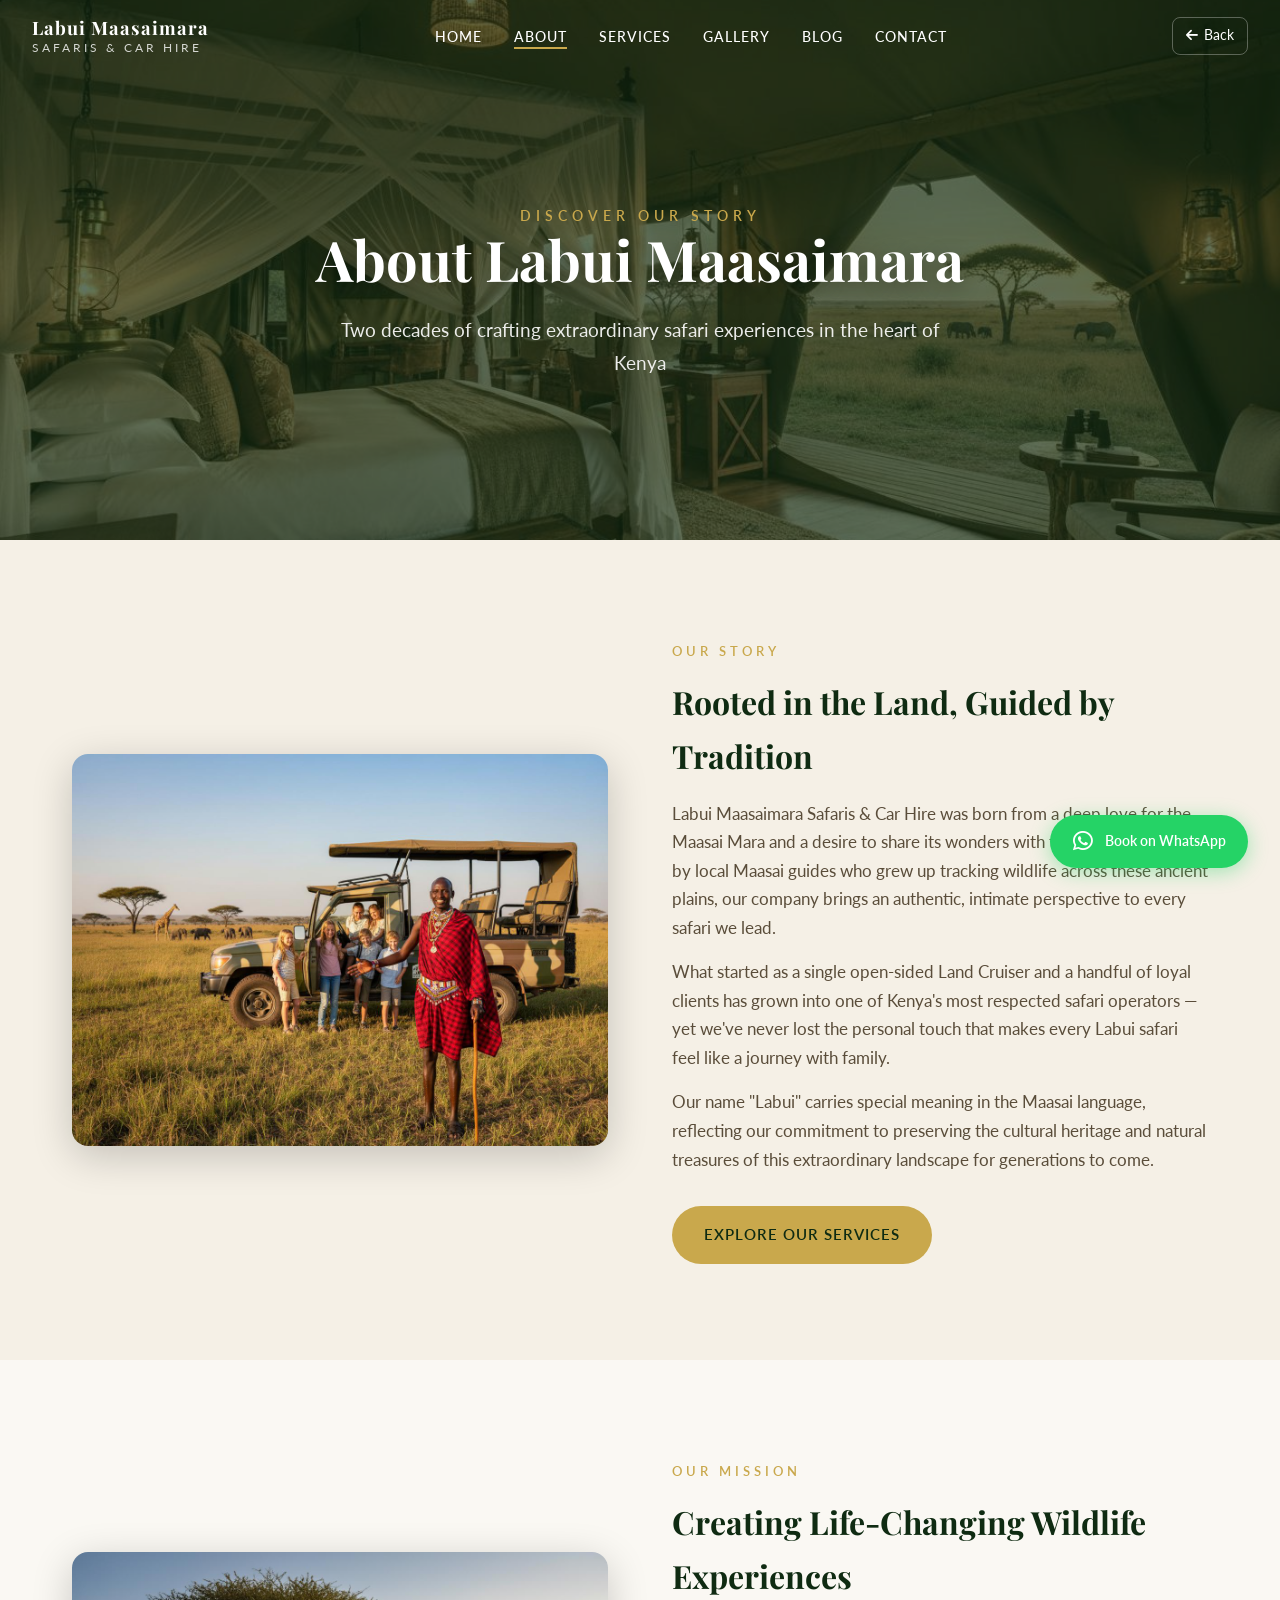
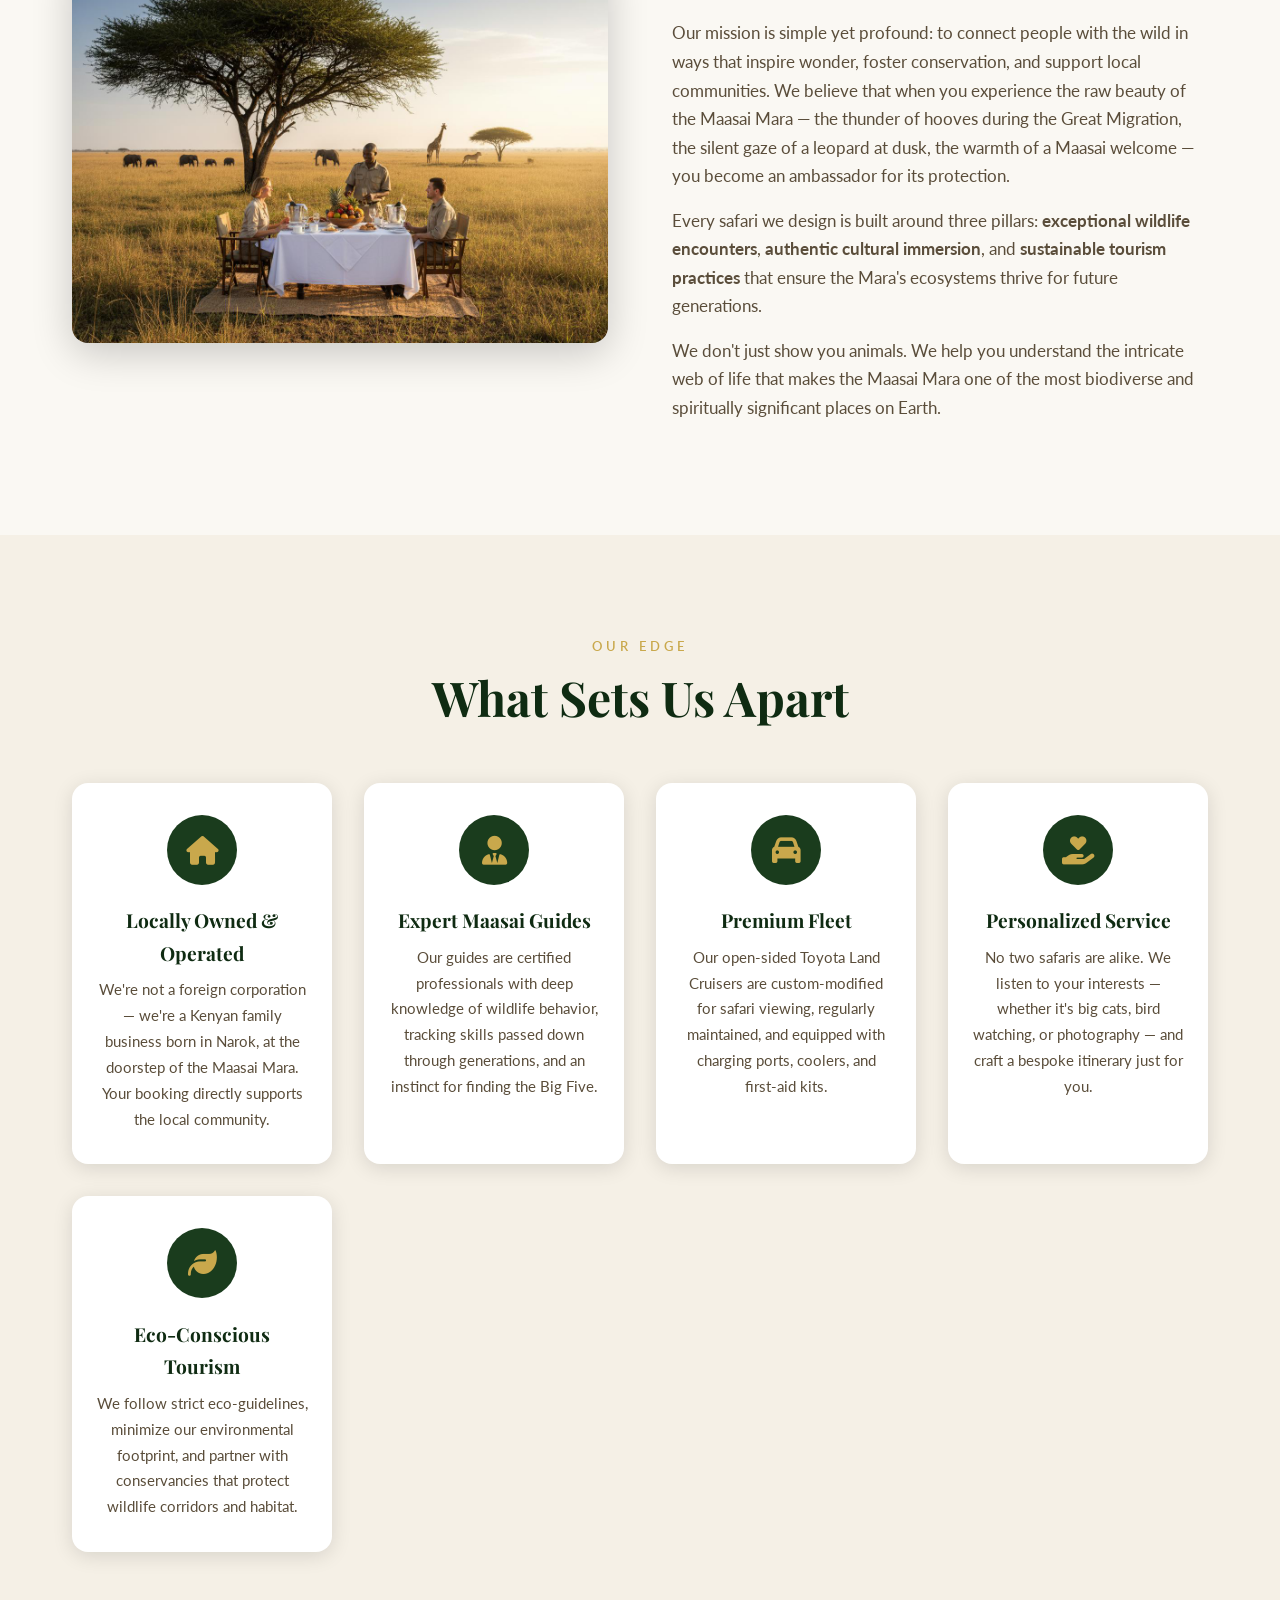
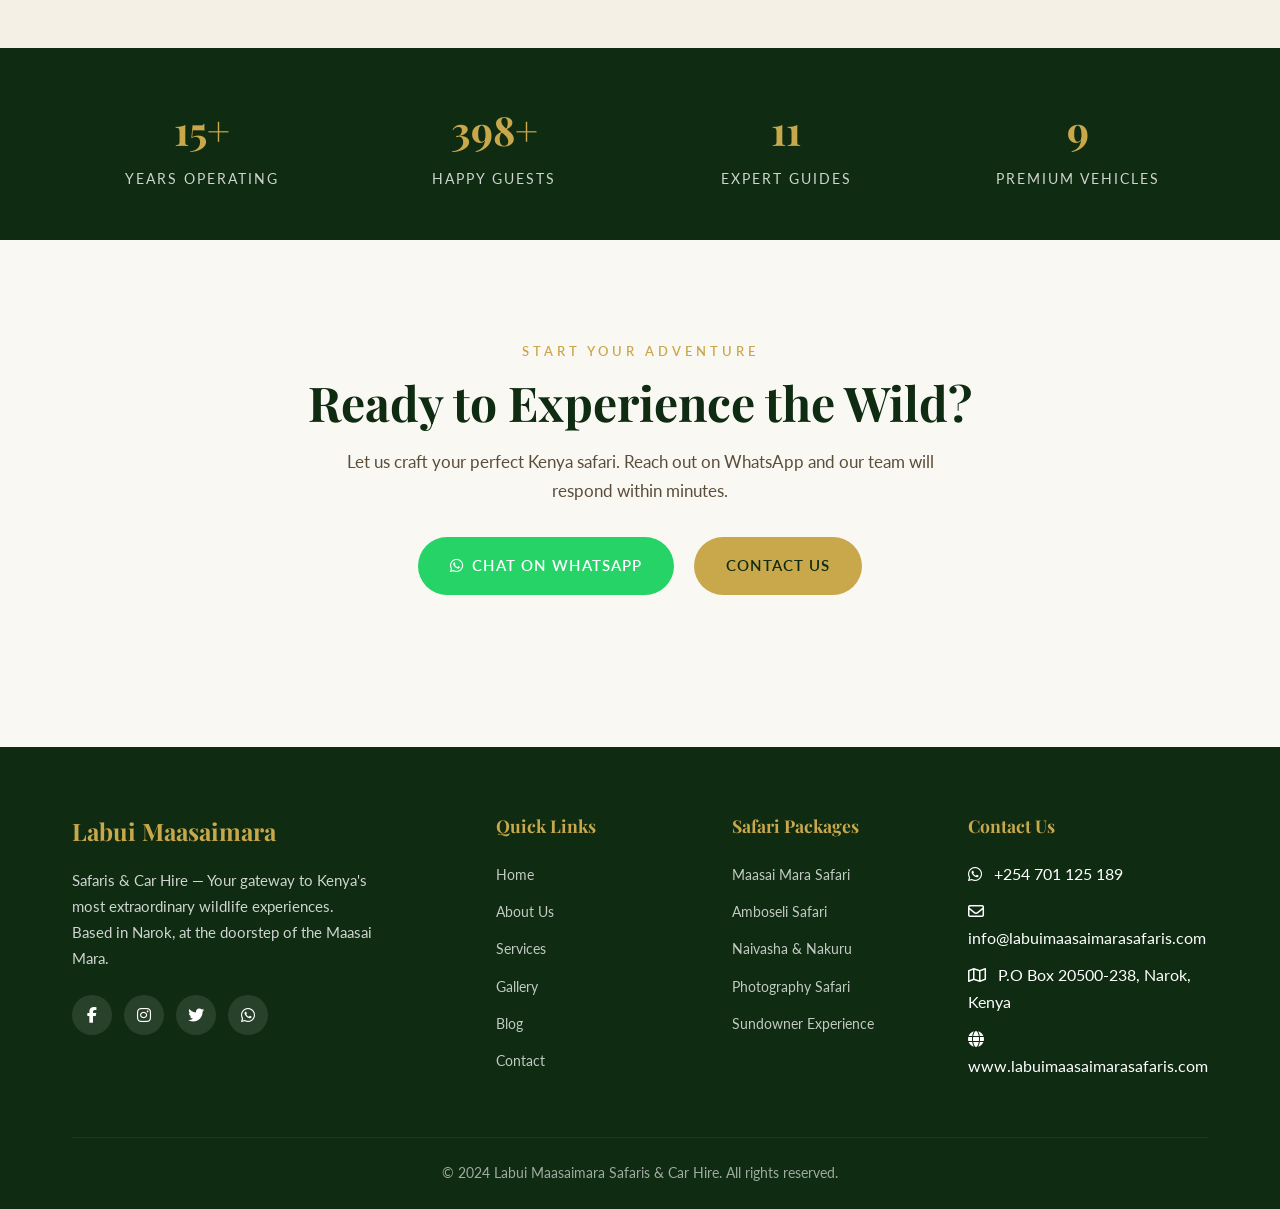
==== about.html @ a53995dc "Initial commit - Labui Maasaimara Safaris website" ====
<!DOCTYPE html>
<html lang="en">
<head>
  <meta charset="UTF-8">
  <meta name="viewport" content="width=device-width, initial-scale=1.0">
  <title>About Us | Labui Maasaimara Safaris & Car Hire - Kenya's Premier Safari Company</title>
  <meta name="description" content="Learn about Labui Maasaimara Safaris & Car Hire — Kenya's trusted safari company with 20+ years of experience. Local Maasai guides, open-side Land Cruisers, and unforgettable wildlife adventures.">
  <meta name="keywords" content="about Labui Maasaimara, Kenya safari company, Maasai guides, safari operators Kenya, Maasai Mara tour company">
  <link rel="canonical" href="https://www.labuimaasaimarasafaris.com/about.html">
  
  <!-- Open Graph -->
  <meta property="og:title" content="About Labui Maasaimara Safaris & Car Hire">
  <meta property="og:description" content="Kenya's trusted safari company with 20+ years of experience and local Maasai guides.">
  <meta property="og:type" content="website">
  <meta property="og:url" content="https://www.labuimaasaimarasafaris.com/about.html">
  <meta property="og:image" content="https://www.labuimaasaimarasafaris.com/assets/images/about-camp.jpg">
  
  <!-- Fonts -->
  <link rel="preconnect" href="https://fonts.googleapis.com">
  <link rel="preconnect" href="https://fonts.gstatic.com" crossorigin>
  <link href="https://fonts.googleapis.com/css2?family=Lato:wght@300;400;700;900&family=Playfair+Display:wght@400;500;600;700;800&display=swap" rel="stylesheet">
  <link rel="stylesheet" href="https://cdnjs.cloudflare.com/ajax/libs/font-awesome/6.5.1/css/all.min.css">
  <link rel="stylesheet" href="assets/css/style.css">
</head>
<body>

  <!-- Preloader -->
  <div class="preloader">
    <div class="preloader-icon"></div>
    <div class="preloader-text">Labui Maasaimara</div>
    <div class="preloader-sub">Safaris & Car Hire</div>
  </div>

  <!-- Navigation -->
  <nav class="navbar">
    <div class="nav-container">
      <a href="index.html" class="nav-logo">Labui Maasaimara <span>Safaris & Car Hire</span></a>
      <ul class="nav-menu">
        <li><a href="index.html" class="nav-link">Home</a></li>
        <li><a href="about.html" class="nav-link active">About</a></li>
        <li><a href="services.html" class="nav-link">Services</a></li>
        <li><a href="gallery.html" class="nav-link">Gallery</a></li>
        <li><a href="blog.html" class="nav-link">Blog</a></li>
        <li><a href="contact.html" class="nav-link">Contact</a></li>
      </ul>
      <a href="index.html" class="back-btn"><i class="fas fa-arrow-left"></i> Back</a>
      <button class="hamburger" aria-label="Toggle menu"><span></span><span></span><span></span></button>
    </div>
  </nav>

  <!-- About Hero -->
  <section class="about-hero" style="padding-top: 80px;">
    <div class="about-hero-bg">
      <img src="assets/images/about-camp.jpg" alt="Luxury safari camp tent with savanna view">
    </div>
    <div class="about-hero-overlay"></div>
    <div class="hero-content" style="position: relative; z-index: 2;">
      <span class="hero-subtitle">Discover Our Story</span>
      <h1 class="hero-title" style="font-size: clamp(2rem, 5vw, 3.5rem);">About Labui Maasaimara</h1>
      <p class="hero-tagline">Two decades of crafting extraordinary safari experiences in the heart of Kenya</p>
    </div>
  </section>

  <!-- About Content -->
  <section class="section section-alt">
    <div class="container">
      <div class="about-grid">
        <div class="about-img fade-in">
          <img src="assets/images/service-guide.jpg" alt="Maasai guide with tourists on safari">
        </div>
        <div class="about-text fade-in">
          <span class="section-label">Our Story</span>
          <h2>Rooted in the Land, Guided by Tradition</h2>
          <p>Labui Maasaimara Safaris & Car Hire was born from a deep love for the Maasai Mara and a desire to share its wonders with the world. Founded by local Maasai guides who grew up tracking wildlife across these ancient plains, our company brings an authentic, intimate perspective to every safari we lead.</p>
          <p>What started as a single open-sided Land Cruiser and a handful of loyal clients has grown into one of Kenya's most respected safari operators — yet we've never lost the personal touch that makes every Labui safari feel like a journey with family.</p>
          <p>Our name "Labui" carries special meaning in the Maasai language, reflecting our commitment to preserving the cultural heritage and natural treasures of this extraordinary landscape for generations to come.</p>
          <a href="services.html" class="btn btn-primary" style="margin-top: 1rem;">Explore Our Services</a>
        </div>
      </div>
    </div>
  </section>

  <!-- Mission & Vision -->
  <section class="section">
    <div class="container">
      <div class="about-grid" style="direction: rtl;">
        <div class="about-text fade-in" style="direction: ltr;">
          <span class="section-label">Our Mission</span>
          <h2>Creating Life-Changing Wildlife Experiences</h2>
          <p>Our mission is simple yet profound: to connect people with the wild in ways that inspire wonder, foster conservation, and support local communities. We believe that when you experience the raw beauty of the Maasai Mara — the thunder of hooves during the Great Migration, the silent gaze of a leopard at dusk, the warmth of a Maasai welcome — you become an ambassador for its protection.</p>
          <p>Every safari we design is built around three pillars: <strong>exceptional wildlife encounters</strong>, <strong>authentic cultural immersion</strong>, and <strong>sustainable tourism practices</strong> that ensure the Mara's ecosystems thrive for future generations.</p>
          <p>We don't just show you animals. We help you understand the intricate web of life that makes the Maasai Mara one of the most biodiverse and spiritually significant places on Earth.</p>
        </div>
        <div class="about-img fade-in" style="direction: ltr;">
          <img src="assets/images/service-breakfast.jpg" alt="Bush breakfast experience in Maasai Mara">
        </div>
      </div>
    </div>
  </section>

  <!-- What Sets Us Apart -->
  <section class="section section-alt">
    <div class="container">
      <div class="section-header fade-in">
        <span class="section-label">Our Edge</span>
        <h2 class="section-title">What Sets Us Apart</h2>
      </div>
      
      <div class="features-grid">
        <div class="feature-card fade-in">
          <div class="feature-icon"><i class="fas fa-home"></i></div>
          <h3 class="feature-title">Locally Owned & Operated</h3>
          <p class="feature-desc">We're not a foreign corporation — we're a Kenyan family business born in Narok, at the doorstep of the Maasai Mara. Your booking directly supports the local community.</p>
        </div>
        
        <div class="feature-card fade-in">
          <div class="feature-icon"><i class="fas fa-user-tie"></i></div>
          <h3 class="feature-title">Expert Maasai Guides</h3>
          <p class="feature-desc">Our guides are certified professionals with deep knowledge of wildlife behavior, tracking skills passed down through generations, and an instinct for finding the Big Five.</p>
        </div>
        
        <div class="feature-card fade-in">
          <div class="feature-icon"><i class="fas fa-car"></i></div>
          <h3 class="feature-title">Premium Fleet</h3>
          <p class="feature-desc">Our open-sided Toyota Land Cruisers are custom-modified for safari viewing, regularly maintained, and equipped with charging ports, coolers, and first-aid kits.</p>
        </div>
        
        <div class="feature-card fade-in">
          <div class="feature-icon"><i class="fas fa-hand-holding-heart"></i></div>
          <h3 class="feature-title">Personalized Service</h3>
          <p class="feature-desc">No two safaris are alike. We listen to your interests — whether it's big cats, bird watching, or photography — and craft a bespoke itinerary just for you.</p>
        </div>
        
        <div class="feature-card fade-in">
          <div class="feature-icon"><i class="fas fa-leaf"></i></div>
          <h3 class="feature-title">Eco-Conscious Tourism</h3>
          <p class="feature-desc">We follow strict eco-guidelines, minimize our environmental footprint, and partner with conservancies that protect wildlife corridors and habitat.</p>
        </div>
      </div>
    </div>
  </section>

  <!-- Our Story Stats -->
  <section class="stats-bar">
    <div class="container">
      <div class="stats-grid">
        <div class="stat-item">
          <span class="stat-number" data-target="20" data-suffix="+">0+</span>
          <span class="stat-label">Years Operating</span>
        </div>
        <div class="stat-item">
          <span class="stat-number" data-target="500" data-suffix="+">0+</span>
          <span class="stat-label">Happy Guests</span>
        </div>
        <div class="stat-item">
          <span class="stat-number" data-target="15" data-suffix="">0</span>
          <span class="stat-label">Expert Guides</span>
        </div>
        <div class="stat-item">
          <span class="stat-number" data-target="12" data-suffix="">0</span>
          <span class="stat-label">Premium Vehicles</span>
        </div>
      </div>
    </div>
  </section>

  <!-- CTA Section -->
  <section class="section">
    <div class="container">
      <div class="section-header fade-in">
        <span class="section-label">Start Your Adventure</span>
        <h2 class="section-title">Ready to Experience the Wild?</h2>
        <p class="section-desc">Let us craft your perfect Kenya safari. Reach out on WhatsApp and our team will respond within minutes.</p>
        <div style="margin-top: 2rem;">
          <a href="https://wa.me/254701125189?text=Hello%20Labui%20Safaris!%20I'd%20like%20to%20book%20a%20safari.%20Please%20send%20me%20more%20details." class="btn btn-whatsapp" target="_blank" rel="noopener">
            <i class="fab fa-whatsapp"></i> Chat on WhatsApp
          </a>
          <a href="contact.html" class="btn btn-primary" style="margin-left: 1rem;">Contact Us</a>
        </div>
      </div>
    </div>
  </section>

  <!-- Footer -->
  <footer class="footer">
    <div class="container">
      <div class="footer-grid">
        <div class="footer-brand">
          <h3>Labui Maasaimara</h3>
          <p>Safaris & Car Hire — Your gateway to Kenya's most extraordinary wildlife experiences. Based in Narok, at the doorstep of the Maasai Mara.</p>
          <div class="footer-social">
            <a href="#" aria-label="Facebook"><i class="fab fa-facebook-f"></i></a>
            <a href="#" aria-label="Instagram"><i class="fab fa-instagram"></i></a>
            <a href="#" aria-label="Twitter"><i class="fab fa-twitter"></i></a>
            <a href="https://wa.me/254701125189" aria-label="WhatsApp" target="_blank" rel="noopener"><i class="fab fa-whatsapp"></i></a>
          </div>
        </div>
        <div class="footer-links">
          <h4>Quick Links</h4>
          <ul>
            <li><a href="index.html">Home</a></li>
            <li><a href="about.html">About Us</a></li>
            <li><a href="services.html">Services</a></li>
            <li><a href="gallery.html">Gallery</a></li>
            <li><a href="blog.html">Blog</a></li>
            <li><a href="contact.html">Contact</a></li>
          </ul>
        </div>
        <div class="footer-links">
          <h4>Safari Packages</h4>
          <ul>
            <li><a href="services.html">Maasai Mara Safari</a></li>
            <li><a href="services.html">Amboseli Safari</a></li>
            <li><a href="services.html">Naivasha & Nakuru</a></li>
            <li><a href="services.html">Photography Safari</a></li>
            <li><a href="services.html">Sundowner Experience</a></li>
          </ul>
        </div>
        <div class="footer-links">
          <h4>Contact Us</h4>
          <ul>
            <li><i class="fab fa-whatsapp" style="margin-right: 0.5rem;"></i> +254 701 125 189</li>
            <li><i class="far fa-envelope" style="margin-right: 0.5rem;"></i> info@labuimaasaimarasafaris.com</li>
            <li><i class="far fa-map" style="margin-right: 0.5rem;"></i> P.O Box 20500-238, Narok, Kenya</li>
            <li><i class="fas fa-globe" style="margin-right: 0.5rem;"></i> www.labuimaasaimarasafaris.com</li>
          </ul>
        </div>
      </div>
      <div class="footer-bottom">
        <p>&copy; 2024 Labui Maasaimara Safaris & Car Hire. All rights reserved.</p>
      </div>
    </div>
  </footer>

  <!-- WhatsApp Float -->
  <a href="https://wa.me/254701125189?text=Hello%20Labui%20Safaris!%20I'd%20like%20to%20book%20a%20safari.%20Please%20send%20me%20more%20details." class="whatsapp-float" target="_blank" rel="noopener" aria-label="Chat on WhatsApp">
    <i class="fab fa-whatsapp" style="font-size: 1.4rem;"></i><span>Book on WhatsApp</span>
  </a>

  <!-- Scroll Top -->
  <button class="scroll-top" aria-label="Scroll to top"><i class="fas fa-chevron-up"></i></button>

  <!-- Lightbox -->
  <div class="lightbox">
    <button class="lightbox-close" aria-label="Close lightbox">&times;</button>
    <button class="lightbox-nav lightbox-prev" aria-label="Previous image"><i class="fas fa-chevron-left"></i></button>
    <img class="lightbox-img" src="" alt="">
    <button class="lightbox-nav lightbox-next" aria-label="Next image"><i class="fas fa-chevron-right"></i></button>
  </div>

  <script src="assets/js/main.js"></script>
</body>
</html>
---- assets/css/style.css ----
/* ============================================
   Labui Maasaimara Safaris & Car Hire
   Complete Stylesheet
   ============================================ */

/* ---- CSS Variables ---- */
:root {
  --primary: #1a3c1d;
  --primary-dark: #0f2b12;
  --primary-light: #2d5a31;
  --secondary: #c9a84c;
  --secondary-light: #e0c068;
  --accent: #8B4513;
  --cream: #f5f0e6;
  --ivory: #faf8f3;
  --white: #ffffff;
  --text-dark: #2c2416;
  --text-medium: #5a4d3a;
  --text-light: #8a7d6b;
  --overlay-dark: rgba(26, 60, 29, 0.85);
  --overlay-light: rgba(245, 240, 230, 0.92);
  --font-heading: 'Playfair Display', Georgia, serif;
  --font-body: 'Lato', 'Open Sans', sans-serif;
  --transition: all 0.3s ease;
  --shadow: 0 4px 20px rgba(0,0,0,0.12);
  --shadow-lg: 0 10px 40px rgba(0,0,0,0.2);
  --radius: 8px;
  --radius-lg: 16px;
}

/* ---- Reset ---- */
*, *::before, *::after {
  margin: 0;
  padding: 0;
  box-sizing: border-box;
}

html {
  scroll-behavior: smooth;
}

body {
  font-family: var(--font-body);
  color: var(--text-dark);
  background: var(--ivory);
  line-height: 1.7;
  overflow-x: hidden;
}

a {
  text-decoration: none;
  color: inherit;
  transition: var(--transition);
}

img {
  max-width: 100%;
  height: auto;
  display: block;
}

/* ---- Preloader ---- */
.preloader {
  position: fixed;
  inset: 0;
  background: var(--primary-dark);
  z-index: 99999;
  display: flex;
  flex-direction: column;
  align-items: center;
  justify-content: center;
  transition: opacity 0.6s ease, visibility 0.6s ease;
}

.preloader.hidden {
  opacity: 0;
  visibility: hidden;
}

.preloader-icon {
  width: 80px;
  height: 80px;
  border: 3px solid rgba(201, 168, 76, 0.2);
  border-top-color: var(--secondary);
  border-radius: 50%;
  animation: spin 1s linear infinite;
}

.preloader-text {
  color: var(--secondary);
  font-family: var(--font-heading);
  font-size: 1.5rem;
  margin-top: 1.5rem;
  letter-spacing: 2px;
}

.preloader-sub {
  color: var(--cream);
  font-size: 0.85rem;
  margin-top: 0.5rem;
  opacity: 0.7;
  letter-spacing: 3px;
  text-transform: uppercase;
}

@keyframes spin {
  to { transform: rotate(360deg); }
}

/* ---- Navigation ---- */
.navbar {
  position: fixed;
  top: 0;
  left: 0;
  right: 0;
  z-index: 9999;
  padding: 1rem 0;
  transition: var(--transition);
}

.navbar.scrolled {
  background: rgba(255,255,255,0.97);
  backdrop-filter: blur(10px);
  box-shadow: 0 2px 20px rgba(0,0,0,0.08);
  padding: 0.6rem 0;
}

.navbar.scrolled .nav-logo,
.navbar.scrolled .nav-link,
.navbar.scrolled .back-btn {
  color: var(--text-dark);
}

.navbar.scrolled .hamburger span {
  background: var(--text-dark);
}

.nav-container {
  max-width: 1280px;
  margin: 0 auto;
  padding: 0 2rem;
  display: flex;
  align-items: center;
  justify-content: space-between;
}

.nav-logo {
  font-family: var(--font-heading);
  font-size: 1.15rem;
  font-weight: 700;
  color: var(--white);
  letter-spacing: 1px;
  line-height: 1.3;
}

.nav-logo span {
  display: block;
  font-size: 0.75rem;
  font-family: var(--font-body);
  font-weight: 400;
  letter-spacing: 3px;
  text-transform: uppercase;
  opacity: 0.8;
}

.nav-menu {
  display: flex;
  list-style: none;
  gap: 2rem;
  align-items: center;
}

.nav-link {
  color: var(--white);
  font-size: 0.9rem;
  font-weight: 500;
  letter-spacing: 1px;
  text-transform: uppercase;
  position: relative;
  padding-bottom: 4px;
}

.nav-link::after {
  content: '';
  position: absolute;
  bottom: 0;
  left: 0;
  width: 0;
  height: 2px;
  background: var(--secondary);
  transition: width 0.3s ease;
}

.nav-link:hover::after,
.nav-link.active::after {
  width: 100%;
}

.nav-link:hover {
  color: var(--secondary);
}

.back-btn {
  color: var(--white);
  font-size: 0.85rem;
  display: flex;
  align-items: center;
  gap: 0.4rem;
  padding: 0.4rem 0.8rem;
  border: 1px solid rgba(255,255,255,0.3);
  border-radius: var(--radius);
  transition: var(--transition);
}

.back-btn:hover {
  background: rgba(255,255,255,0.15);
  border-color: var(--secondary);
}

.navbar.scrolled .back-btn {
  border-color: var(--primary);
  color: var(--primary);
}

.hamburger {
  display: none;
  flex-direction: column;
  gap: 5px;
  cursor: pointer;
  z-index: 10000;
  background: none;
  border: none;
}

.hamburger span {
  display: block;
  width: 28px;
  height: 2px;
  background: var(--white);
  transition: var(--transition);
}

.hamburger.active span:nth-child(1) {
  transform: rotate(45deg) translate(5px, 5px);
}

.hamburger.active span:nth-child(2) {
  opacity: 0;
}

.hamburger.active span:nth-child(3) {
  transform: rotate(-45deg) translate(5px, -5px);
}

/* ---- Hero Section ---- */
.hero {
  position: relative;
  height: 100vh;
  min-height: 700px;
  display: flex;
  align-items: center;
  justify-content: center;
  overflow: hidden;
}

.hero-video-bg {
  position: absolute;
  inset: 0;
  z-index: 0;
}

.hero-video-bg img,
.hero-video-bg video {
  width: 100%;
  height: 100%;
  object-fit: cover;
}

.hero-overlay {
  position: absolute;
  inset: 0;
  background: linear-gradient(
    to bottom,
    rgba(15, 43, 18, 0.5) 0%,
    rgba(15, 43, 18, 0.3) 40%,
    rgba(15, 43, 18, 0.7) 100%
  );
  z-index: 1;
}

.hero-content {
  position: relative;
  z-index: 2;
  text-align: center;
  color: var(--white);
  max-width: 900px;
  padding: 0 2rem;
  animation: fadeInUp 1s ease;
}

.hero-subtitle {
  font-size: 0.9rem;
  text-transform: uppercase;
  letter-spacing: 5px;
  color: var(--secondary);
  margin-bottom: 1rem;
  font-weight: 600;
}

.hero-title {
  font-family: var(--font-heading);
  font-size: clamp(2.5rem, 6vw, 4.5rem);
  font-weight: 700;
  line-height: 1.1;
  margin-bottom: 1.5rem;
  text-shadow: 0 4px 20px rgba(0,0,0,0.3);
}

.hero-tagline {
  font-size: 1.2rem;
  opacity: 0.9;
  margin-bottom: 2.5rem;
  max-width: 600px;
  margin-left: auto;
  margin-right: auto;
}

.hero-buttons {
  display: flex;
  gap: 1rem;
  justify-content: center;
  flex-wrap: wrap;
}

@keyframes fadeInUp {
  from {
    opacity: 0;
    transform: translateY(30px);
  }
  to {
    opacity: 1;
    transform: translateY(0);
  }
}

/* ---- Buttons ---- */
.btn {
  display: inline-flex;
  align-items: center;
  gap: 0.5rem;
  padding: 1rem 2rem;
  font-size: 0.95rem;
  font-weight: 600;
  letter-spacing: 1px;
  text-transform: uppercase;
  border-radius: 50px;
  border: none;
  cursor: pointer;
  transition: var(--transition);
  font-family: var(--font-body);
}

.btn-primary {
  background: var(--secondary);
  color: var(--primary-dark);
}

.btn-primary:hover {
  background: var(--secondary-light);
  transform: translateY(-2px);
  box-shadow: 0 8px 25px rgba(201, 168, 76, 0.4);
}

.btn-outline {
  background: transparent;
  color: var(--white);
  border: 2px solid rgba(255,255,255,0.5);
}

.btn-outline:hover {
  background: rgba(255,255,255,0.1);
  border-color: var(--white);
}

.btn-whatsapp {
  background: #25d366;
  color: var(--white);
}

.btn-whatsapp:hover {
  background: #1da851;
  transform: translateY(-2px);
  box-shadow: 0 8px 25px rgba(37, 211, 102, 0.4);
}

/* ---- Section Styles ---- */
.section {
  padding: 6rem 0;
}

.section-alt {
  background: var(--cream);
}

.container {
  max-width: 1200px;
  margin: 0 auto;
  padding: 0 2rem;
}

.section-header {
  text-align: center;
  margin-bottom: 3.5rem;
}

.section-label {
  display: inline-block;
  font-size: 0.8rem;
  text-transform: uppercase;
  letter-spacing: 4px;
  color: var(--secondary);
  font-weight: 600;
  margin-bottom: 0.75rem;
}

.section-title {
  font-family: var(--font-heading);
  font-size: clamp(2rem, 4vw, 3rem);
  color: var(--primary-dark);
  margin-bottom: 1rem;
  line-height: 1.2;
}

.section-desc {
  color: var(--text-medium);
  max-width: 600px;
  margin: 0 auto;
  font-size: 1.05rem;
}

/* ---- Stats Bar ---- */
.stats-bar {
  background: var(--primary-dark);
  padding: 3rem 0;
  position: relative;
  z-index: 3;
}

.stats-grid {
  display: grid;
  grid-template-columns: repeat(4, 1fr);
  gap: 2rem;
  text-align: center;
}

.stat-item {
  color: var(--white);
}

.stat-number {
  font-family: var(--font-heading);
  font-size: 2.5rem;
  font-weight: 700;
  color: var(--secondary);
  display: block;
}

.stat-label {
  font-size: 0.9rem;
  opacity: 0.8;
  text-transform: uppercase;
  letter-spacing: 2px;
}

/* ---- Why Choose Us ---- */
.features-grid {
  display: grid;
  grid-template-columns: repeat(auto-fit, minmax(220px, 1fr));
  gap: 2rem;
}

.feature-card {
  text-align: center;
  padding: 2rem 1.5rem;
  background: var(--white);
  border-radius: var(--radius-lg);
  box-shadow: var(--shadow);
  transition: var(--transition);
}

.feature-card:hover {
  transform: translateY(-8px);
  box-shadow: var(--shadow-lg);
}

.feature-icon {
  width: 70px;
  height: 70px;
  background: var(--primary);
  color: var(--secondary);
  border-radius: 50%;
  display: flex;
  align-items: center;
  justify-content: center;
  font-size: 1.8rem;
  margin: 0 auto 1.2rem;
}

.feature-title {
  font-family: var(--font-heading);
  font-size: 1.2rem;
  color: var(--primary-dark);
  margin-bottom: 0.5rem;
}

.feature-desc {
  color: var(--text-medium);
  font-size: 0.95rem;
}

/* ---- Service Cards ---- */
.services-grid {
  display: grid;
  grid-template-columns: repeat(auto-fit, minmax(300px, 1fr));
  gap: 2rem;
}

.service-card {
  background: var(--white);
  border-radius: var(--radius-lg);
  overflow: hidden;
  box-shadow: var(--shadow);
  transition: var(--transition);
}

.service-card:hover {
  transform: translateY(-8px);
  box-shadow: var(--shadow-lg);
}

.service-img {
  height: 220px;
  overflow: hidden;
}

.service-img img {
  width: 100%;
  height: 100%;
  object-fit: cover;
  transition: transform 0.5s ease;
}

.service-card:hover .service-img img {
  transform: scale(1.08);
}

.service-content {
  padding: 1.8rem;
}

.service-title {
  font-family: var(--font-heading);
  font-size: 1.3rem;
  color: var(--primary-dark);
  margin-bottom: 0.75rem;
}

.service-desc {
  color: var(--text-medium);
  font-size: 0.95rem;
  margin-bottom: 1.2rem;
}

/* ---- Testimonials ---- */
.testimonials-grid {
  display: grid;
  grid-template-columns: repeat(auto-fit, minmax(320px, 1fr));
  gap: 2rem;
}

.testimonial-card {
  background: var(--white);
  border-radius: var(--radius-lg);
  padding: 2.5rem;
  box-shadow: var(--shadow);
  position: relative;
}

.testimonial-card::before {
  content: '"';
  font-family: var(--font-heading);
  font-size: 5rem;
  color: var(--secondary);
  opacity: 0.3;
  position: absolute;
  top: 0.5rem;
  left: 1.5rem;
  line-height: 1;
}

.testimonial-text {
  color: var(--text-medium);
  font-style: italic;
  margin-bottom: 1.5rem;
  position: relative;
  z-index: 1;
}

.testimonial-author {
  display: flex;
  align-items: center;
  gap: 1rem;
}

.testimonial-avatar {
  width: 50px;
  height: 50px;
  border-radius: 50%;
  background: var(--primary);
  color: var(--white);
  display: flex;
  align-items: center;
  justify-content: center;
  font-weight: 700;
  font-size: 1.1rem;
}

.testimonial-name {
  font-weight: 700;
  color: var(--primary-dark);
}

.testimonial-location {
  font-size: 0.85rem;
  color: var(--text-light);
}

.testimonial-rating {
  color: var(--secondary);
  font-size: 1rem;
  margin-top: 0.3rem;
}

/* ---- Gallery ---- */
.gallery-filter {
  display: flex;
  justify-content: center;
  gap: 0.5rem;
  flex-wrap: wrap;
  margin-bottom: 2.5rem;
}

.filter-btn {
  padding: 0.6rem 1.4rem;
  background: var(--white);
  border: 2px solid var(--primary);
  color: var(--primary);
  border-radius: 50px;
  font-family: var(--font-body);
  font-weight: 600;
  font-size: 0.85rem;
  cursor: pointer;
  transition: var(--transition);
  text-transform: uppercase;
  letter-spacing: 1px;
}

.filter-btn:hover,
.filter-btn.active {
  background: var(--primary);
  color: var(--white);
}

.gallery-grid {
  display: grid;
  grid-template-columns: repeat(auto-fill, minmax(280px, 1fr));
  gap: 1rem;
}

.gallery-item {
  position: relative;
  border-radius: var(--radius);
  overflow: hidden;
  cursor: pointer;
  aspect-ratio: 4/3;
}

.gallery-item img {
  width: 100%;
  height: 100%;
  object-fit: cover;
  transition: transform 0.5s ease;
}

.gallery-item:hover img {
  transform: scale(1.08);
}

.gallery-watermark {
  position: absolute;
  bottom: 0;
  left: 0;
  right: 0;
  padding: 1rem;
  background: linear-gradient(transparent, rgba(0,0,0,0.7));
  color: var(--white);
  font-size: 0.8rem;
  text-align: center;
  opacity: 0;
  transition: var(--transition);
}

.gallery-item:hover .gallery-watermark {
  opacity: 1;
}

.gallery-watermark-text {
  font-family: var(--font-heading);
  letter-spacing: 1px;
  font-size: 0.85rem;
  text-shadow: 0 1px 3px rgba(0,0,0,0.8);
}

/* Lightbox */
.lightbox {
  position: fixed;
  inset: 0;
  background: rgba(0,0,0,0.95);
  z-index: 100000;
  display: none;
  align-items: center;
  justify-content: center;
  padding: 2rem;
}

.lightbox.active {
  display: flex;
}

.lightbox-img {
  max-width: 90vw;
  max-height: 85vh;
  object-fit: contain;
  border-radius: var(--radius);
}

.lightbox-close {
  position: absolute;
  top: 1.5rem;
  right: 2rem;
  color: var(--white);
  font-size: 2.5rem;
  cursor: pointer;
  background: none;
  border: none;
  font-family: var(--font-body);
  transition: var(--transition);
}

.lightbox-close:hover {
  color: var(--secondary);
}

.lightbox-nav {
  position: absolute;
  top: 50%;
  transform: translateY(-50%);
  color: var(--white);
  font-size: 2rem;
  cursor: pointer;
  background: rgba(255,255,255,0.15);
  border: none;
  width: 50px;
  height: 50px;
  border-radius: 50%;
  display: flex;
  align-items: center;
  justify-content: center;
  transition: var(--transition);
}

.lightbox-nav:hover {
  background: rgba(255,255,255,0.3);
}

.lightbox-prev { left: 1.5rem; }
.lightbox-next { right: 1.5rem; }

/* ---- Blog ---- */
.blog-grid {
  display: grid;
  grid-template-columns: repeat(auto-fit, minmax(350px, 1fr));
  gap: 2.5rem;
}

.blog-card {
  background: var(--white);
  border-radius: var(--radius-lg);
  overflow: hidden;
  box-shadow: var(--shadow);
  transition: var(--transition);
}

.blog-card:hover {
  transform: translateY(-5px);
  box-shadow: var(--shadow-lg);
}

.blog-img {
  height: 220px;
  overflow: hidden;
}

.blog-img img {
  width: 100%;
  height: 100%;
  object-fit: cover;
  transition: transform 0.5s ease;
}

.blog-card:hover .blog-img img {
  transform: scale(1.05);
}

.blog-content {
  padding: 1.8rem;
}

.blog-meta {
  display: flex;
  gap: 1rem;
  font-size: 0.8rem;
  color: var(--text-light);
  margin-bottom: 0.75rem;
  text-transform: uppercase;
  letter-spacing: 1px;
}

.blog-title {
  font-family: var(--font-heading);
  font-size: 1.25rem;
  color: var(--primary-dark);
  margin-bottom: 0.75rem;
  line-height: 1.3;
}

.blog-excerpt {
  color: var(--text-medium);
  font-size: 0.95rem;
  margin-bottom: 1.2rem;
}

/* ---- Blog Article Page ---- */
.article-page {
  padding-top: 120px;
  padding-bottom: 4rem;
}

.article-hero {
  height: 400px;
  position: relative;
  overflow: hidden;
  border-radius: var(--radius-lg);
  margin-bottom: 2.5rem;
}

.article-hero img {
  width: 100%;
  height: 100%;
  object-fit: cover;
}

.article-hero-overlay {
  position: absolute;
  inset: 0;
  background: linear-gradient(transparent 30%, rgba(0,0,0,0.7));
}

.article-body {
  max-width: 800px;
  margin: 0 auto;
}

.article-body h2 {
  font-family: var(--font-heading);
  font-size: 1.8rem;
  color: var(--primary-dark);
  margin: 2.5rem 0 1rem;
}

.article-body h3 {
  font-family: var(--font-heading);
  font-size: 1.3rem;
  color: var(--primary);
  margin: 2rem 0 0.75rem;
}

.article-body p {
  margin-bottom: 1.2rem;
  color: var(--text-medium);
  font-size: 1.05rem;
}

.article-body ul {
  margin: 1rem 0 1.5rem 1.5rem;
  color: var(--text-medium);
}

.article-body li {
  margin-bottom: 0.5rem;
}

.article-hashtags {
  margin-top: 2rem;
  padding-top: 1.5rem;
  border-top: 1px solid #e0d8c8;
}

.article-hashtags span {
  display: inline-block;
  background: var(--cream);
  color: var(--primary);
  padding: 0.4rem 0.8rem;
  border-radius: 50px;
  font-size: 0.85rem;
  margin: 0 0.4rem 0.4rem 0;
  font-weight: 600;
}

/* ---- About Page ---- */
.about-hero {
  height: 60vh;
  min-height: 400px;
  position: relative;
  display: flex;
  align-items: center;
  justify-content: center;
}

.about-hero-bg {
  position: absolute;
  inset: 0;
  z-index: 0;
}

.about-hero-bg img {
  width: 100%;
  height: 100%;
  object-fit: cover;
}

.about-hero-overlay {
  position: absolute;
  inset: 0;
  background: rgba(15, 43, 18, 0.65);
}

.about-grid {
  display: grid;
  grid-template-columns: 1fr 1fr;
  gap: 4rem;
  align-items: center;
}

.about-img {
  border-radius: var(--radius-lg);
  overflow: hidden;
  box-shadow: var(--shadow-lg);
}

.about-img img {
  width: 100%;
  height: 100%;
  object-fit: cover;
}

.about-text h2 {
  font-family: var(--font-heading);
  font-size: 2rem;
  color: var(--primary-dark);
  margin-bottom: 1rem;
}

.about-text p {
  color: var(--text-medium);
  margin-bottom: 1rem;
  font-size: 1.05rem;
}

/* ---- Contact Page ---- */
.contact-grid {
  display: grid;
  grid-template-columns: 1fr 1fr;
  gap: 4rem;
}

.contact-info-card {
  background: var(--white);
  border-radius: var(--radius-lg);
  padding: 2.5rem;
  box-shadow: var(--shadow);
  margin-bottom: 2rem;
}

.contact-item {
  display: flex;
  align-items: flex-start;
  gap: 1rem;
  margin-bottom: 1.5rem;
}

.contact-item i {
  width: 45px;
  height: 45px;
  background: var(--primary);
  color: var(--secondary);
  border-radius: 50%;
  display: flex;
  align-items: center;
  justify-content: center;
  font-size: 1.1rem;
  flex-shrink: 0;
}

.contact-item h4 {
  font-family: var(--font-heading);
  color: var(--primary-dark);
  font-size: 1.1rem;
}

.contact-item p {
  color: var(--text-medium);
  font-size: 0.95rem;
}

.contact-form {
  background: var(--white);
  border-radius: var(--radius-lg);
  padding: 2.5rem;
  box-shadow: var(--shadow);
}

.form-group {
  margin-bottom: 1.5rem;
}

.form-label {
  display: block;
  margin-bottom: 0.5rem;
  font-weight: 600;
  color: var(--primary-dark);
  font-size: 0.9rem;
}

.form-input {
  width: 100%;
  padding: 0.9rem 1rem;
  border: 2px solid #e0d8c8;
  border-radius: var(--radius);
  font-family: var(--font-body);
  font-size: 1rem;
  color: var(--text-dark);
  transition: var(--transition);
}

.form-input:focus {
  outline: none;
  border-color: var(--primary);
}

textarea.form-input {
  min-height: 140px;
  resize: vertical;
}

.map-container {
  border-radius: var(--radius-lg);
  overflow: hidden;
  box-shadow: var(--shadow);
  height: 350px;
}

.map-container iframe {
  width: 100%;
  height: 100%;
  border: none;
}

/* ---- Footer ---- */
.footer {
  background: var(--primary-dark);
  color: var(--white);
  padding: 4rem 0 1.5rem;
}

.footer-grid {
  display: grid;
  grid-template-columns: 2fr 1fr 1fr 1fr;
  gap: 3rem;
  margin-bottom: 3rem;
}

.footer-brand h3 {
  font-family: var(--font-heading);
  font-size: 1.5rem;
  margin-bottom: 1rem;
  color: var(--secondary);
}

.footer-brand p {
  opacity: 0.8;
  font-size: 0.95rem;
  margin-bottom: 1.5rem;
  max-width: 300px;
}

.footer-social {
  display: flex;
  gap: 0.75rem;
}

.footer-social a {
  width: 40px;
  height: 40px;
  background: rgba(255,255,255,0.1);
  border-radius: 50%;
  display: flex;
  align-items: center;
  justify-content: center;
  transition: var(--transition);
}

.footer-social a:hover {
  background: var(--secondary);
  color: var(--primary-dark);
}

.footer-links h4 {
  font-family: var(--font-heading);
  font-size: 1.1rem;
  margin-bottom: 1.2rem;
  color: var(--secondary);
}

.footer-links ul {
  list-style: none;
}

.footer-links li {
  margin-bottom: 0.6rem;
}

.footer-links a {
  opacity: 0.75;
  font-size: 0.9rem;
  transition: var(--transition);
}

.footer-links a:hover {
  opacity: 1;
  color: var(--secondary);
  padding-left: 5px;
}

.footer-bottom {
  border-top: 1px solid rgba(255,255,255,0.1);
  padding-top: 1.5rem;
  text-align: center;
  font-size: 0.85rem;
  opacity: 0.6;
}

/* ---- WhatsApp Floating Button ---- */
.whatsapp-float {
  position: fixed;
  bottom: 2rem;
  right: 2rem;
  z-index: 9998;
  display: flex;
  align-items: center;
  gap: 0.75rem;
  background: #25d366;
  color: var(--white);
  padding: 0.9rem 1.4rem;
  border-radius: 50px;
  font-weight: 600;
  font-size: 0.9rem;
  box-shadow: 0 4px 20px rgba(37, 211, 102, 0.4);
  animation: pulse 2s infinite;
  transition: var(--transition);
}

.whatsapp-float:hover {
  transform: scale(1.05);
  box-shadow: 0 6px 30px rgba(37, 211, 102, 0.6);
}

@keyframes pulse {
  0%, 100% { box-shadow: 0 4px 20px rgba(37, 211, 102, 0.4); }
  50% { box-shadow: 0 4px 30px rgba(37, 211, 102, 0.7); }
}

/* ---- Scroll to Top ---- */
.scroll-top {
  position: fixed;
  bottom: 2rem;
  left: 2rem;
  z-index: 9998;
  width: 45px;
  height: 45px;
  background: var(--primary);
  color: var(--secondary);
  border: none;
  border-radius: 50%;
  font-size: 1.2rem;
  cursor: pointer;
  opacity: 0;
  visibility: hidden;
  transition: var(--transition);
  display: flex;
  align-items: center;
  justify-content: center;
}

.scroll-top.visible {
  opacity: 1;
  visibility: visible;
}

.scroll-top:hover {
  background: var(--primary-light);
  transform: translateY(-3px);
}

/* ---- Fade In Animation ---- */
.fade-in {
  opacity: 0;
  transform: translateY(30px);
  transition: opacity 0.6s ease, transform 0.6s ease;
}

.fade-in.visible {
  opacity: 1;
  transform: translateY(0);
}

/* ---- Newsletter ---- */
.newsletter {
  background: var(--primary);
  padding: 4rem 0;
  text-align: center;
}

.newsletter h3 {
  font-family: var(--font-heading);
  font-size: 2rem;
  color: var(--white);
  margin-bottom: 0.5rem;
}

.newsletter p {
  color: rgba(255,255,255,0.8);
  margin-bottom: 1.5rem;
}

.newsletter-form {
  display: flex;
  gap: 0.75rem;
  max-width: 500px;
  margin: 0 auto;
}

.newsletter-form input {
  flex: 1;
  padding: 0.9rem 1.2rem;
  border: none;
  border-radius: 50px;
  font-family: var(--font-body);
  font-size: 1rem;
}

.newsletter-form input:focus {
  outline: none;
}

/* ---- Scrollbar ---- */
::-webkit-scrollbar {
  width: 8px;
}

::-webkit-scrollbar-track {
  background: var(--cream);
}

::-webkit-scrollbar-thumb {
  background: var(--primary);
  border-radius: 4px;
}

/* ============================================
   RESPONSIVE DESIGN
   ============================================ */

@media (max-width: 1024px) {
  .footer-grid {
    grid-template-columns: 1fr 1fr;
  }
  .about-grid,
  .contact-grid {
    gap: 2rem;
  }
}

@media (max-width: 768px) {
  .nav-menu {
    position: fixed;
    top: 0;
    right: -100%;
    width: 80%;
    max-width: 350px;
    height: 100vh;
    background: var(--primary-dark);
    flex-direction: column;
    align-items: center;
    justify-content: center;
    gap: 2rem;
    transition: right 0.4s ease;
  }

  .nav-menu.active {
    right: 0;
  }

  .nav-link {
    font-size: 1.1rem;
  }

  .hamburger {
    display: flex;
  }

  .stats-grid {
    grid-template-columns: repeat(2, 1fr);
    gap: 1.5rem;
  }

  .about-grid,
  .contact-grid {
    grid-template-columns: 1fr;
  }

  .footer-grid {
    grid-template-columns: 1fr;
    gap: 2rem;
    text-align: center;
  }

  .footer-brand p {
    max-width: 100%;
  }

  .footer-social {
    justify-content: center;
  }

  .hero-buttons {
    flex-direction: column;
    align-items: center;
  }

  .btn {
    width: 100%;
    max-width: 280px;
    justify-content: center;
  }

  .newsletter-form {
    flex-direction: column;
  }

  .lightbox-nav {
    width: 40px;
    height: 40px;
    font-size: 1.5rem;
  }

  .section {
    padding: 4rem 0;
  }

  .whatsapp-float {
    padding: 0.75rem 1rem;
    font-size: 0.8rem;
  }
}

@media (max-width: 480px) {
  .stats-grid {
    grid-template-columns: 1fr 1fr;
  }

  .stat-number {
    font-size: 1.8rem;
  }

  .gallery-grid {
    grid-template-columns: 1fr;
  }

  .blog-grid {
    grid-template-columns: 1fr;
  }

  .services-grid {
    grid-template-columns: 1fr;
  }

  .nav-container {
    padding: 0 1rem;
  }

  .container {
    padding: 0 1rem;
  }
}
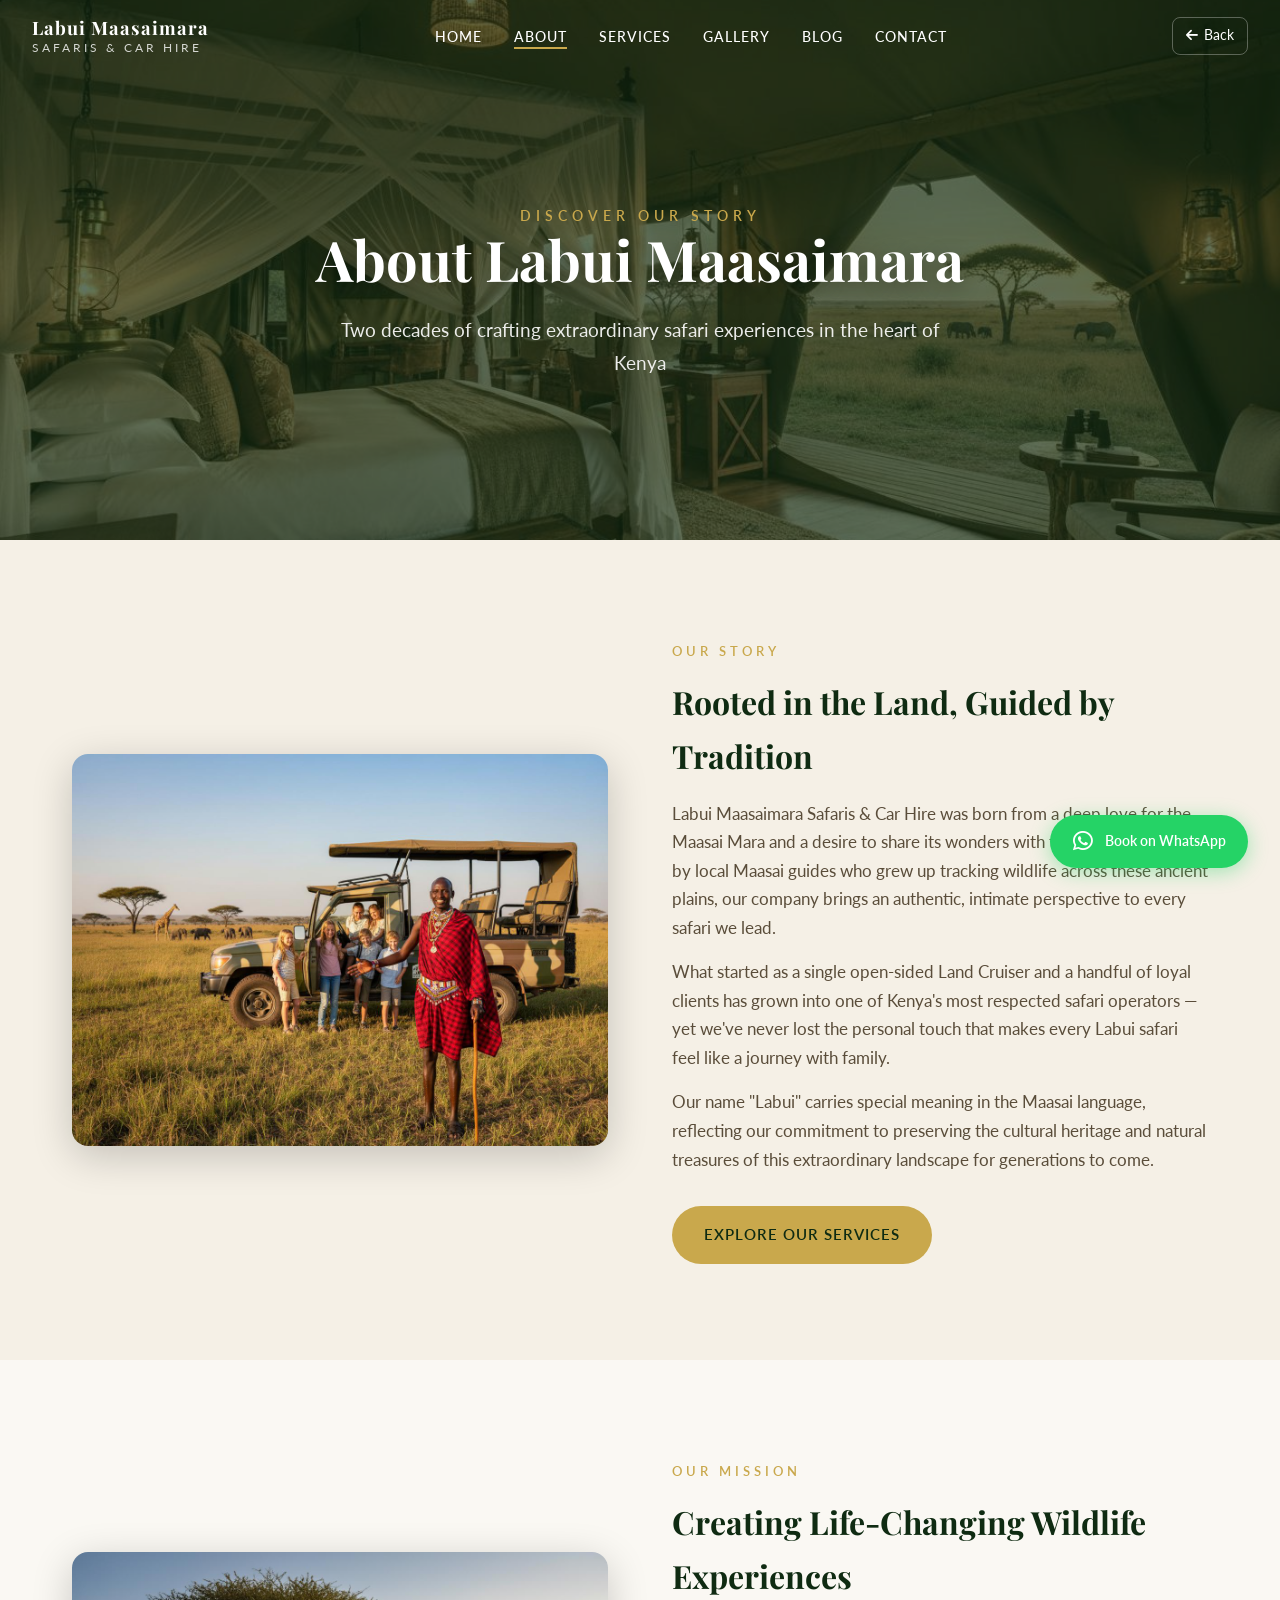
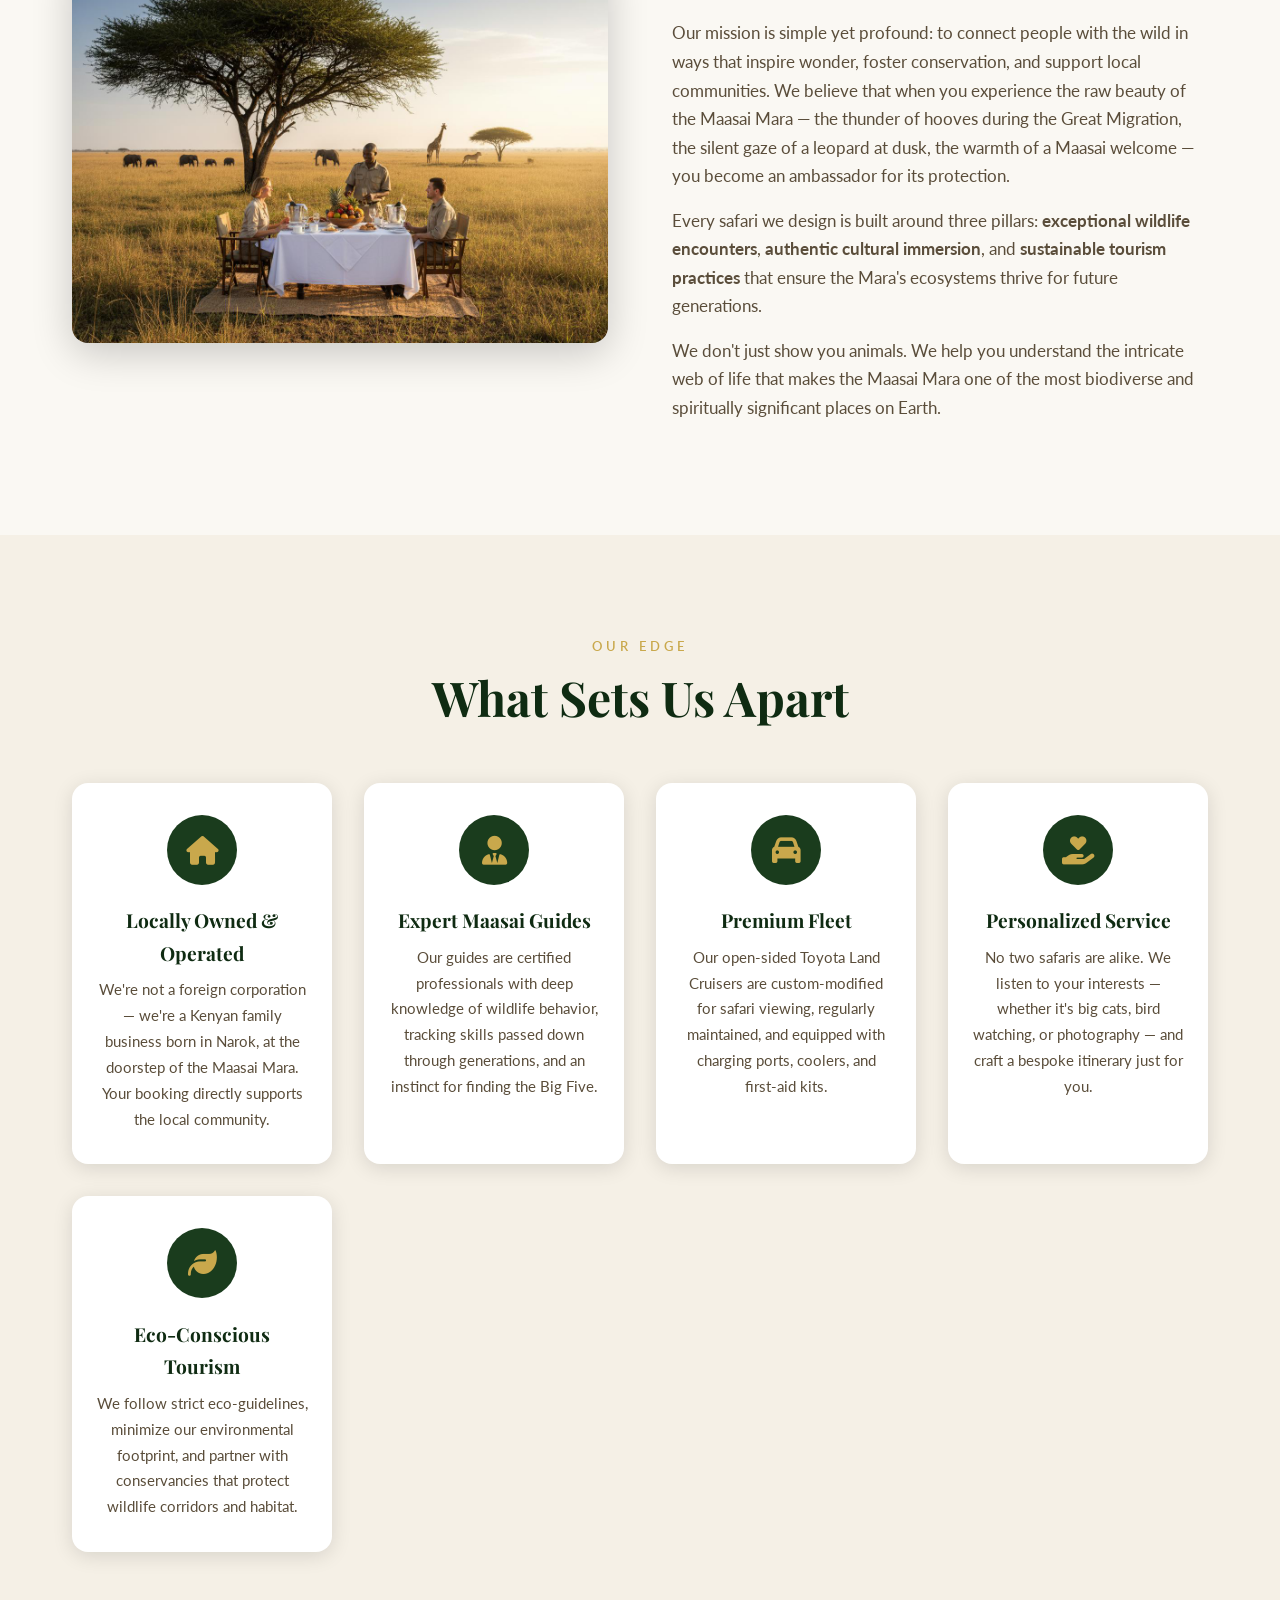
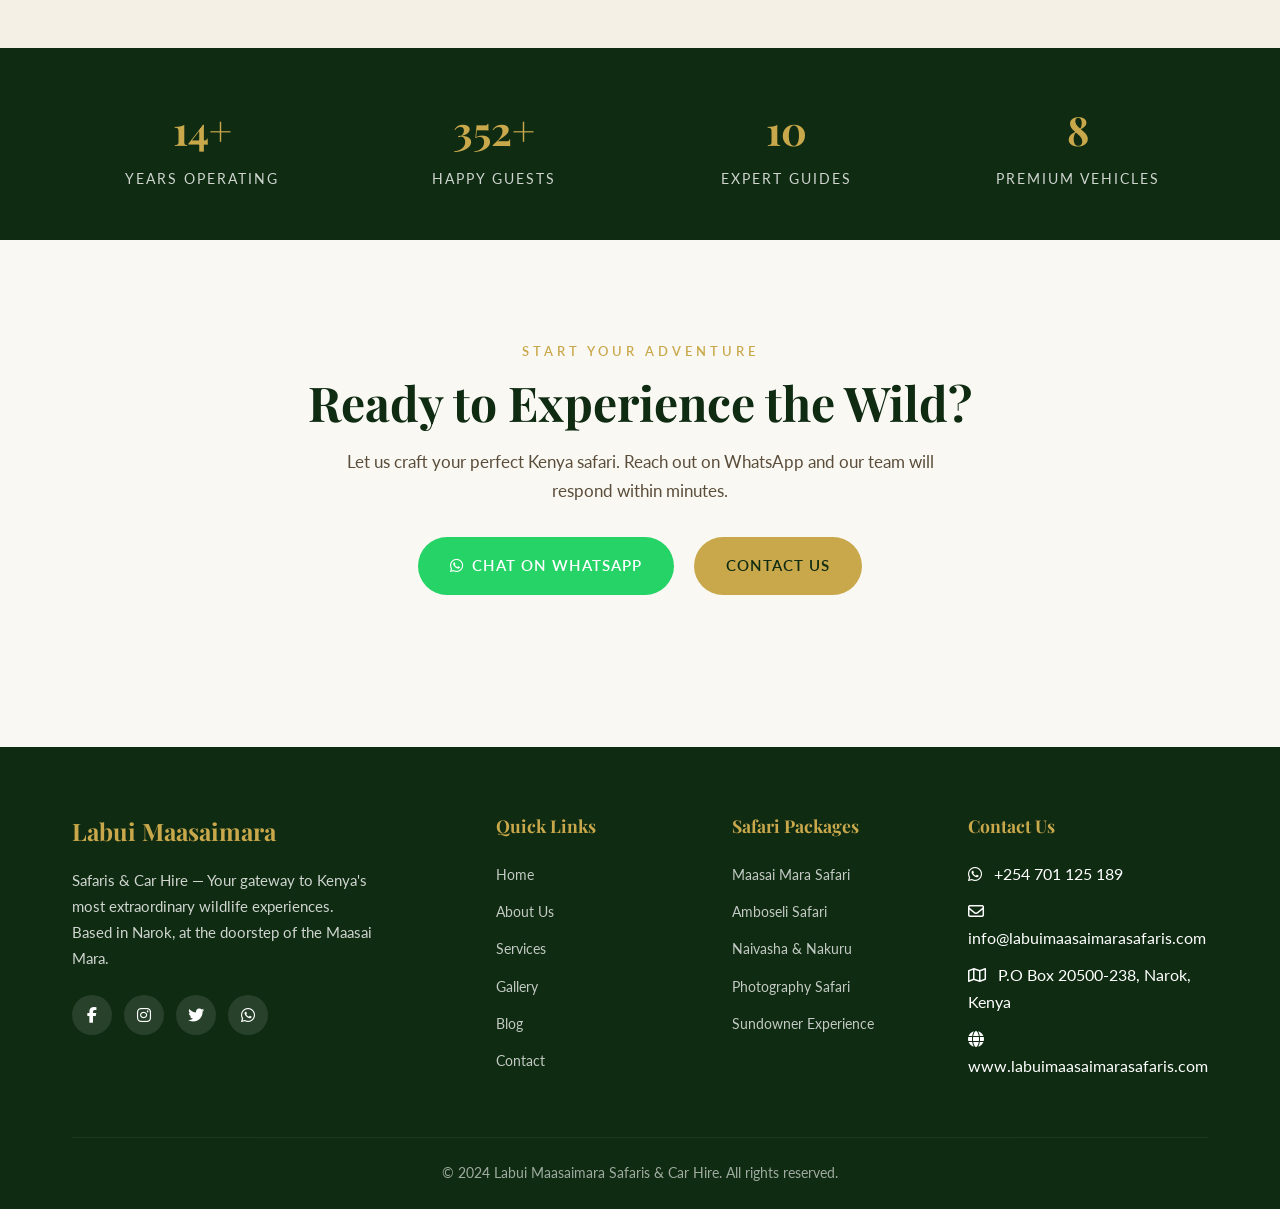
==== commit 816e093d: "feat: comprehensive website updates and Netlify compliance - Replace Open-Side Land Cruiser image wi" ====
--- a/about.html
+++ b/about.html
@@ -172,7 +172,7 @@
         <h2 class="section-title">Ready to Experience the Wild?</h2>
         <p class="section-desc">Let us craft your perfect Kenya safari. Reach out on WhatsApp and our team will respond within minutes.</p>
         <div style="margin-top: 2rem;">
-          <a href="https://wa.me/254701125189?text=Hello%20Labui%20Safaris!%20I'd%20like%20to%20book%20a%20safari.%20Please%20send%20me%20more%20details." class="btn btn-whatsapp" target="_blank" rel="noopener">
+          <a href="https://wa.me/254701125189?text=Hello%20Labui%20Safaris!%20I'm%20on%20your%20website%20and%20would%20like%20to%20book%20a%20safari.%20Please%20send%20me%20more%20details." class="btn btn-whatsapp" target="_blank" rel="noopener">
             <i class="fab fa-whatsapp"></i> Chat on WhatsApp
           </a>
           <a href="contact.html" class="btn btn-primary" style="margin-left: 1rem;">Contact Us</a>
@@ -189,9 +189,9 @@
           <h3>Labui Maasaimara</h3>
           <p>Safaris & Car Hire — Your gateway to Kenya's most extraordinary wildlife experiences. Based in Narok, at the doorstep of the Maasai Mara.</p>
           <div class="footer-social">
-            <a href="#" aria-label="Facebook"><i class="fab fa-facebook-f"></i></a>
-            <a href="#" aria-label="Instagram"><i class="fab fa-instagram"></i></a>
-            <a href="#" aria-label="Twitter"><i class="fab fa-twitter"></i></a>
+            <a href="https://www.facebook.com/share/1DUPZZmdfM/" aria-label="Facebook" target="_blank" rel="noopener"><i class="fab fa-facebook-f"></i></a>
+            <a href="https://www.instagram.com/labuimaasaimarasafari?utm_source=qr&igsh=M3F1b2tpOXM3ZmNu" aria-label="Instagram" target="_blank" rel="noopener"><i class="fab fa-instagram"></i></a>
+            <a href="https://twitter.com/labuisafaris" aria-label="Twitter" target="_blank" rel="noopener"><i class="fab fa-twitter"></i></a>
             <a href="https://wa.me/254701125189" aria-label="WhatsApp" target="_blank" rel="noopener"><i class="fab fa-whatsapp"></i></a>
           </div>
         </div>
@@ -209,11 +209,11 @@
         <div class="footer-links">
           <h4>Safari Packages</h4>
           <ul>
-            <li><a href="services.html">Maasai Mara Safari</a></li>
-            <li><a href="services.html">Amboseli Safari</a></li>
-            <li><a href="services.html">Naivasha & Nakuru</a></li>
-            <li><a href="services.html">Photography Safari</a></li>
-            <li><a href="services.html">Sundowner Experience</a></li>
+            <li><a href="services.html#maasai-mara">Maasai Mara Safari</a></li>
+            <li><a href="services.html#amboseli">Amboseli Safari</a></li>
+            <li><a href="services.html#naivasha-nakuru">Naivasha & Nakuru</a></li>
+            <li><a href="services.html#photography">Photography Safari</a></li>
+            <li><a href="services.html#sundowner">Sundowner Experience</a></li>
           </ul>
         </div>
         <div class="footer-links">
@@ -233,7 +233,7 @@
   </footer>
 
   <!-- WhatsApp Float -->
-  <a href="https://wa.me/254701125189?text=Hello%20Labui%20Safaris!%20I'd%20like%20to%20book%20a%20safari.%20Please%20send%20me%20more%20details." class="whatsapp-float" target="_blank" rel="noopener" aria-label="Chat on WhatsApp">
+  <a href="https://wa.me/254701125189?text=Hello%20Labui%20Safaris!%20I'm%20on%20your%20website%20and%20would%20like%20to%20book%20a%20safari.%20Please%20send%20me%20more%20details." class="whatsapp-float" target="_blank" rel="noopener" aria-label="Chat on WhatsApp">
     <i class="fab fa-whatsapp" style="font-size: 1.4rem;"></i><span>Book on WhatsApp</span>
   </a>
 
--- a/assets/css/style.css
+++ b/assets/css/style.css
@@ -267,10 +267,29 @@
   position: absolute;
   inset: 0;
   z-index: 0;
-}
-
-.hero-video-bg img,
+  overflow: hidden;
+}
+
+.hero-video-bg {
+  position: absolute;
+  inset: 0;
+  z-index: 0;
+  overflow: hidden;
+}
+
 .hero-video-bg video {
+  position: absolute;
+  top: 50%;
+  left: 50%;
+  min-width: 100%;
+  min-height: 100%;
+  width: auto;
+  height: auto;
+  transform: translate(-50%, -50%);
+  object-fit: cover;
+}
+
+.hero-video-bg img {
   width: 100%;
   height: 100%;
   object-fit: cover;
